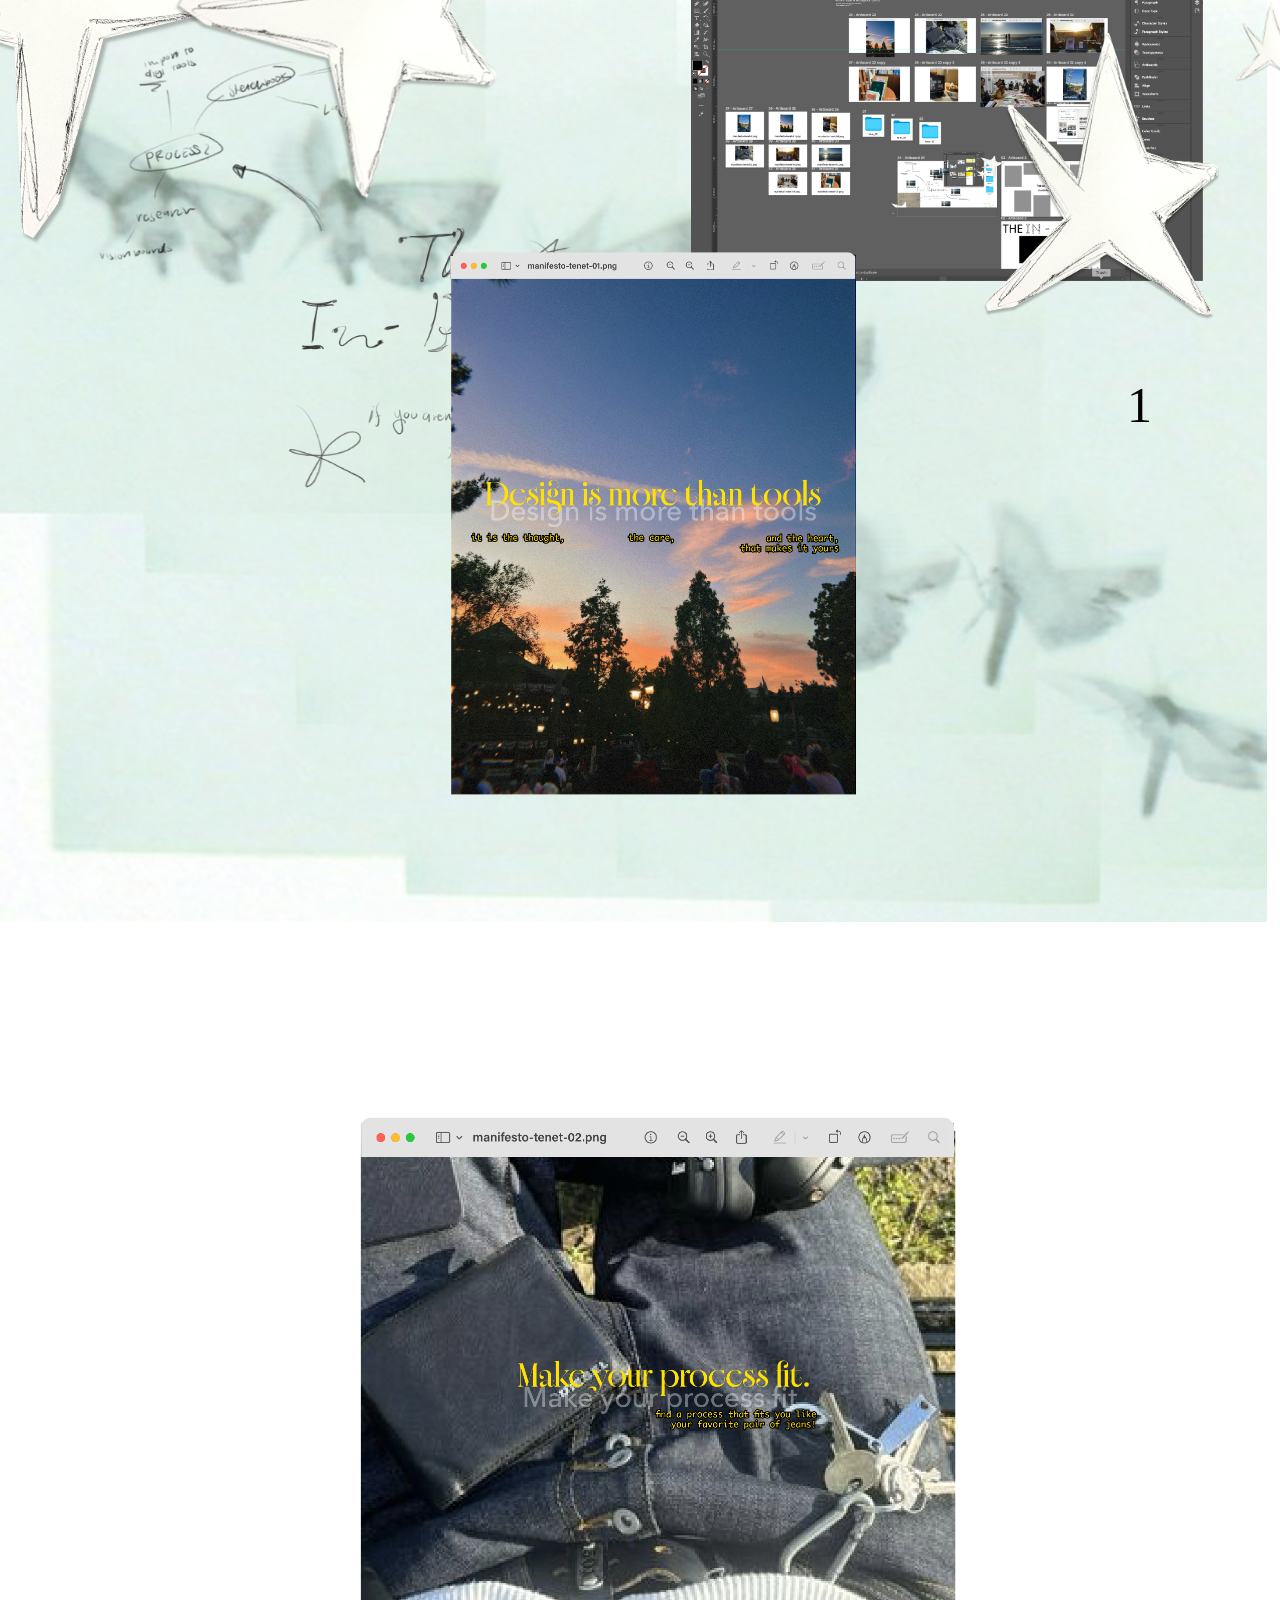
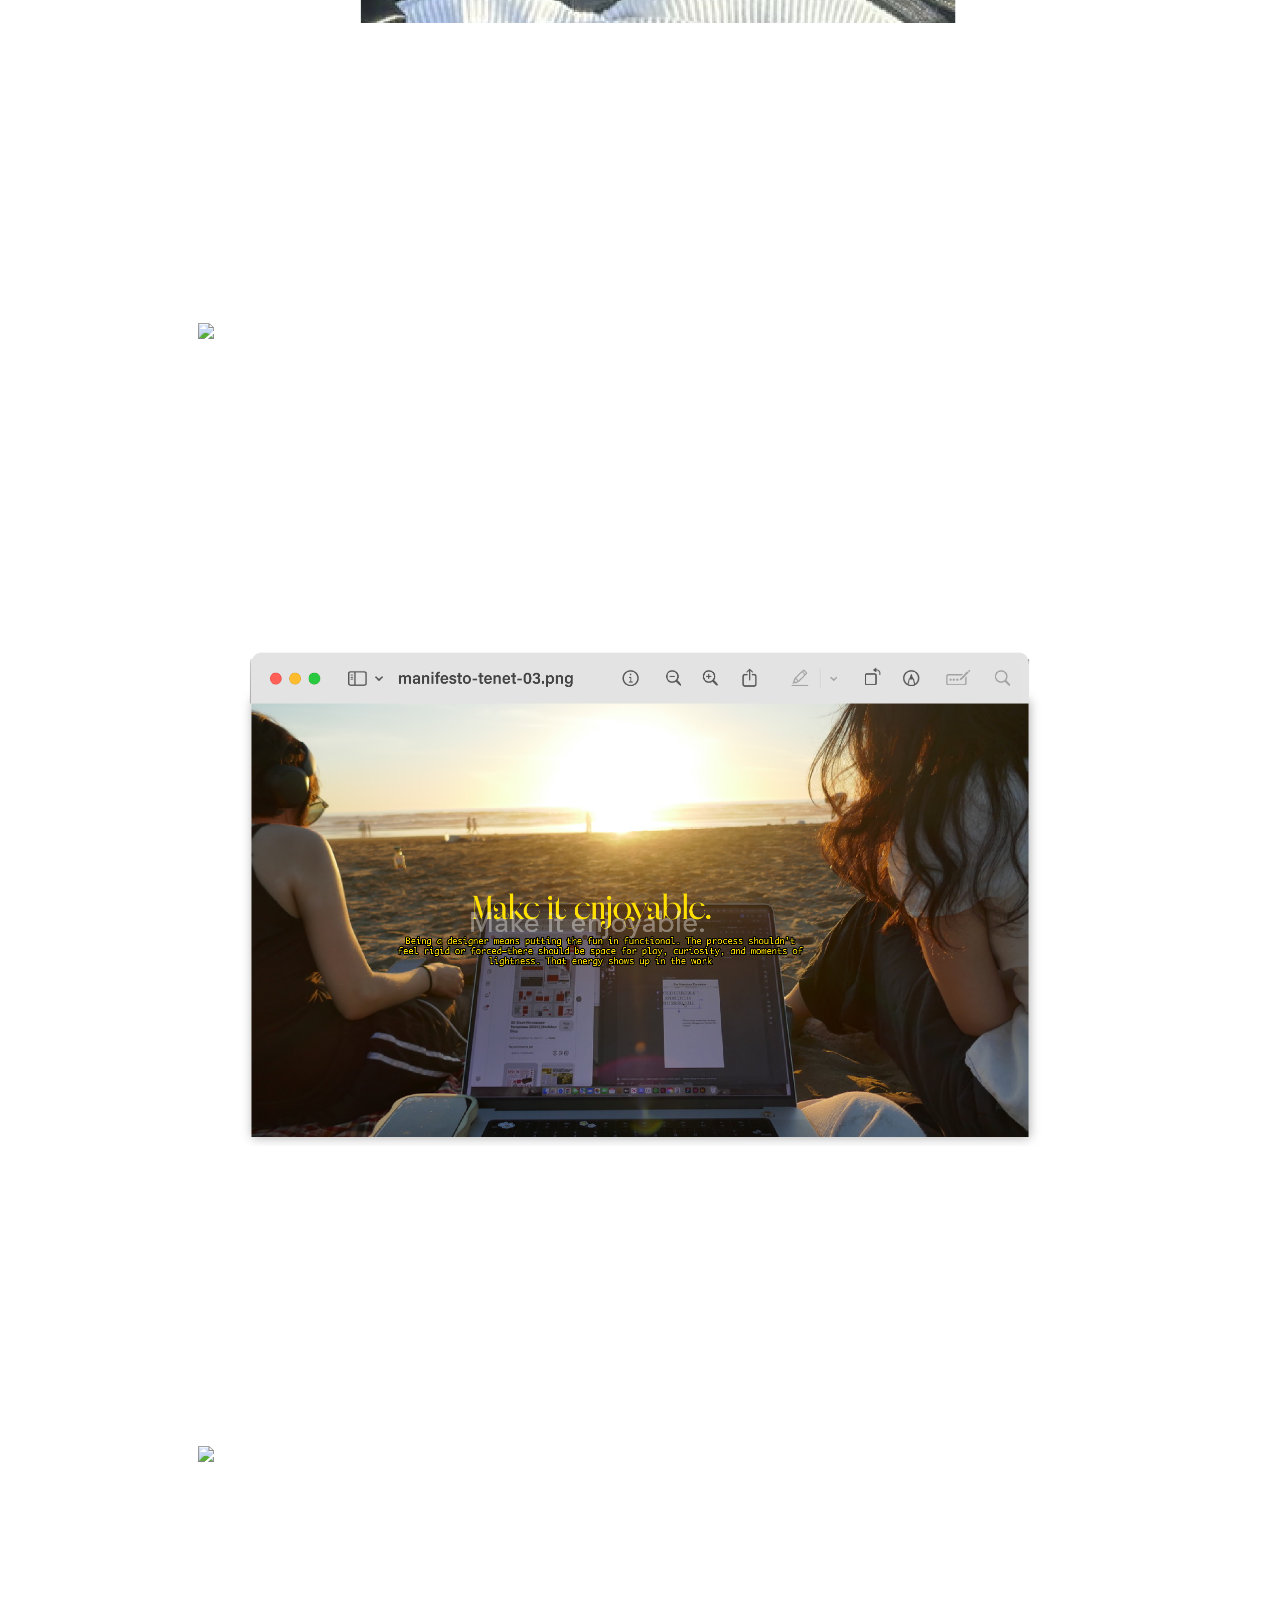
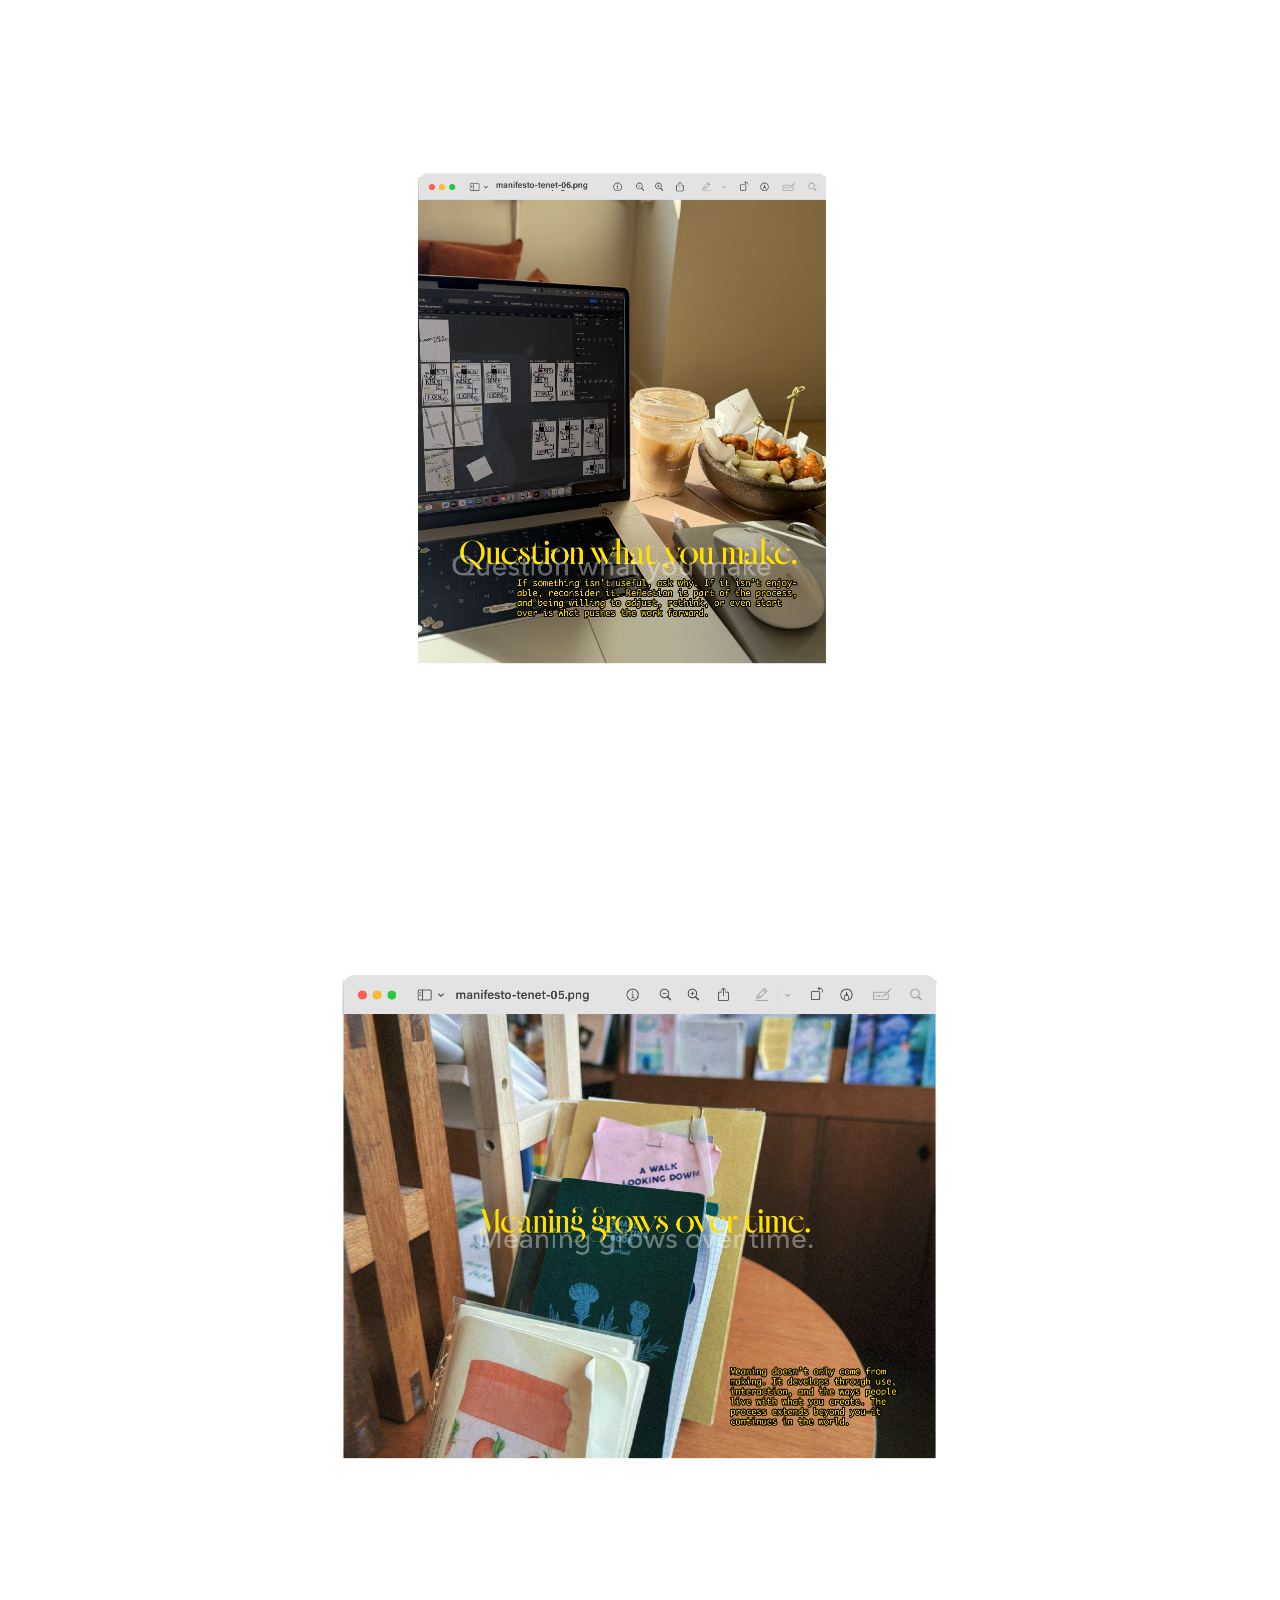
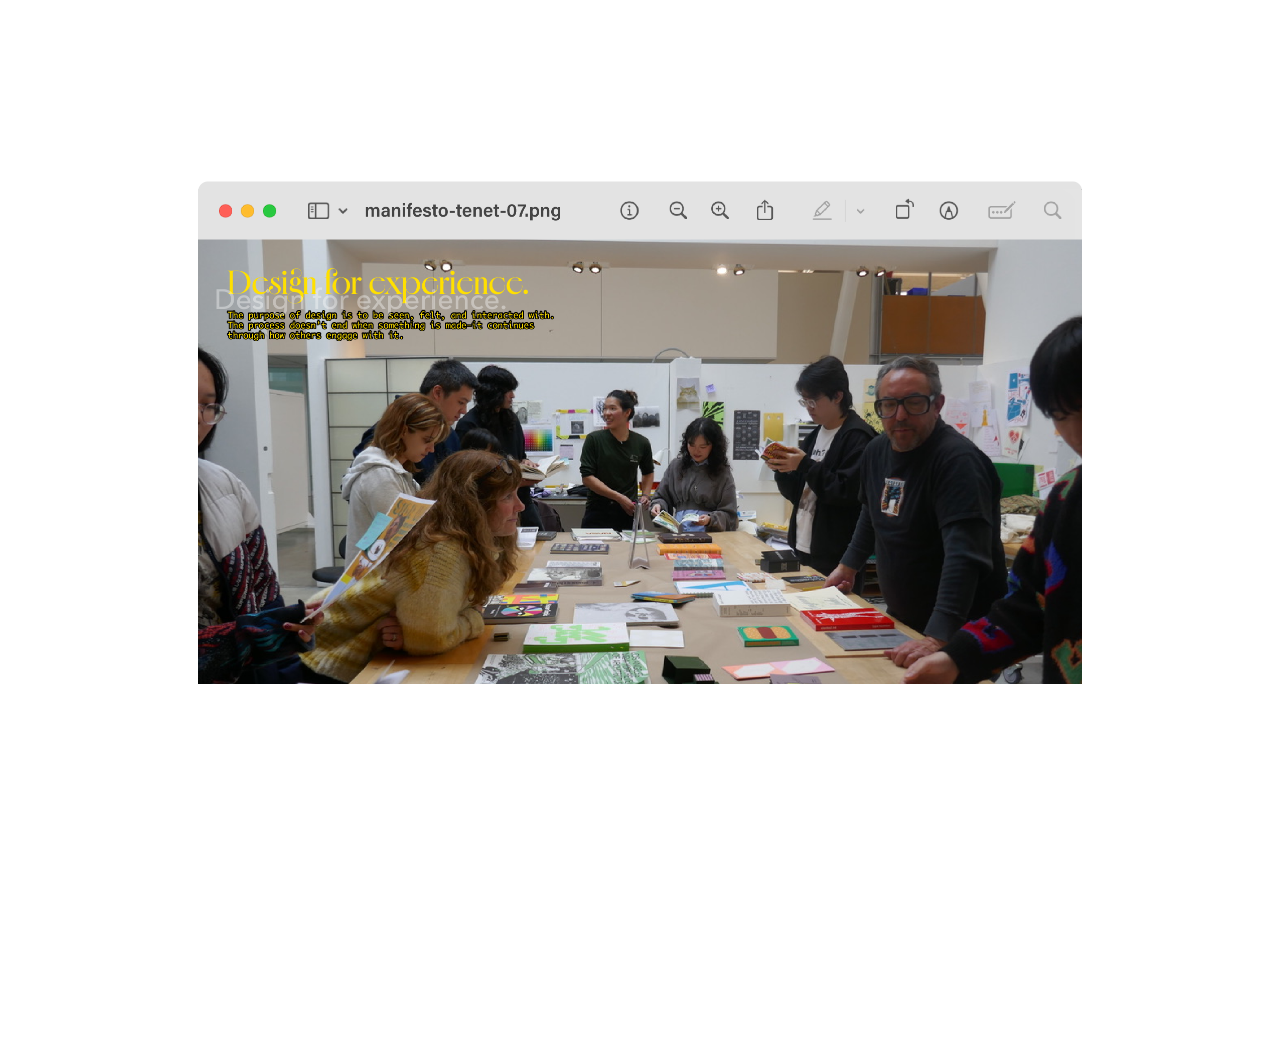
==== tenets.html @ b45f74f7 "Add files via upload" ====
<!DOCTYPE html>
<html lang="en">
<head>
    <meta charset="UTF-8">
    <meta name="viewport" content="width=device-width, initial-scale=1.0, maximum-scale=1.0, user-scalable=no">
    <title> the in between</title>
    <link rel="icon" type="image/png" href="assets/home/monogram_logo.png">
    <link rel="stylesheet" href="manifesto.css">
    
<!-- gochi -->
    <link rel="preconnect" href="https://fonts.googleapis.com">
    <link rel="preconnect" href="https://fonts.gstatic.com" crossorigin>
    <link href="https://fonts.googleapis.com/css2?family=Gochi+Hand&display=swap" rel="stylesheet">
</head>



<body>

  <a href="index.html"> <div class="tenet-bg">
    <img id="title" src="assets/title.png">
    <img id="fun" src="assets/illustrator.png">
    <img id="workspace" src="assets/sketch.png">
    <img class="annotation-1" src="assets/annotation-1.png">
    <img class="annotation-2" src="assets/annotation-2.png">
    <img id="workspace" src="assets/sketch.png"> 
    <img class="star-2" src="assets/star-2.png">
    <img class="star-3" src="assets/star-2.png">
    <img class="star-4" src="assets/star-2.png">
    <img class="star-5" src="assets/star-2.png">
    <img class="bg" src="assets/bg.jpeg">
  </div> </a>

    



<div id="counter">1</div>


<div class="tenet reveal" id="tenet-01">
  <img src="assets/manifesto-23.png">
</div>

<div class="tenet reveal" id="tenet-02">
  <img src="assets/manifesto-24.png">
</div>

<div class="tenet reveal" id="tenet-03">
  <img src="assets/manifesto-39.png">
</div>

<div class="tenet reveal" id="tenet-04">
  <img src="assets/manifesto-26.png">
</div>

<div class="tenet reveal" id="tenet-05">
  <img src="assets/manifesto-40.png">
</div>

<div class="tenet reveal" id="tenet-06">
  <img src="assets/manifesto-28.png">
</div>

<div class="tenet reveal" id="tenet-07">
  <img src="assets/manifesto-27.png">
</div>

<div class="tenet reveal" id="tenet-08">
  <img src="assets/manifesto-29.png">
</div>

<script src="manifesto.js"></script>

</body>
---- manifesto.css ----
body{ overflow-x:hidden;  }
body.locked {
  overflow: hidden; /* prevents background scroll */
}



.manifesto{
  position:absolute;
  top:45vw;
  left:30em;
  font-size: 1.3em;
}
.process{
  position:absolute;
  top:45vw;
  right:30em;
  font-size: 1.3em;
}


.bg{ position:fixed; top:-1vw; left:-1vw; width:100vw; z-index:-200;opacity:0.5; }



#fun{ position:fixed; top:-2vw; right:6vw; width:40vw; z-index:-3; pointer-events:auto; }
#workspace{ position: absolute;
    bottom: 0vw;
    left: 1vw;
    width: 25vw;
    z-index: -2; opacity:0.5;}
#process{ position:absolute; top:0vw; left:0vw; width:10.5vw; }

#title{ position:absolute; top:22vh; right:45vw; width:35vw; z-index:-3}


.intro-1 { position: absolute; width: 6vw; top: 2vw; right: 2vw; }
.intro-2{ position: absolute; width: 6vw; top: 12vw; right: 2vw; }
.intro-3{ position: absolute; width: 6vw; top: 22vw; right: 2vw; }


.btn-1 img{ position: absolute; width: 6vw; top: 2vw; right: 2vw;}
.btn-2 img{ position: absolute; width: 6vw; top: 12vw; right: 2vw;}
.btn-3 img{ position: absolute; width: 6vw; top: 22vw; right: 2vw;}


#illustrator {
  display: none;
  position: fixed;
  top: 10vh;
  left: 50%;
  transform: translateX(-50%);
  width: 60vw;
  z-index: 9999;
  cursor: url("assets/click.png"), auto;
}

#illustrator.active {
  display: block;
}


.info{
  display:none;
}
.info img{ position:relative; width:80vw; top:2vw; left:10vw; z-index:3000; pointer-events: none; }

.info.active {
  display:block;
}




.tenet-container { position: relative; }

.png-1{ position: absolute; width: 11vw; top: 2vh; right: 45vw; }
.png-2{ position: absolute; width: 11vw; top: 60vh; right: 55vw; }
.png-3{ position: absolute; width: 11vw; top: 65vh; left: 15vw; }
.png-4{ position: absolute; width: 11vw; top: 50vh; left: 10vw; }
.png-5{ position: absolute; width: 11vw; top: 55vh; left: 7vw; }
.png-6{ position: absolute; width: 11vw; top: 75vh; right: 40vw; }
.png-7{ position: absolute; width: 11vw; top: 85vh; left: 25vw; }
.png-8{ position: absolute; width: 11vw; top: 70vh; right: 45vw; }

.hidden {
  opacity: 0;
  pointer-events: none;
  transition: opacity 0.5s ease;
}


.tenet-bg{ position:fixed; width:100vw;height:auto;top:0 }
.tenet {
  width: 70%;
  margin: 300px auto;
  position:relative;
  left:0vw;
  top:-5vw;
}

.tenet img {
  width: 100%;
  display: block;
}

/* reveal */
.reveal {
  opacity: 0;
  transform: translateY(40px);
  filter: blur(6px);
  transition: all 0.8s ease;
}

.reveal.active {
  opacity: 1;
  transform: translateY(0);
  filter: blur(0);
}

/* counter */
#counter {
  position: fixed;
  right: 10vw;
  top: 45%;
  transform: translateY(-50%);
  font-size: 50px;
  z-index:10;
}






.annotation-1{ position: absolute; width: 40vw; top: 0vw; left: 0vw;  }
.annotation-2{ position: absolute; width: 40vw; bottom: 2vw; right: 15vw;}

.playlist {
  position: fixed;
  bottom: -7vh;
  right: 4vw;
  z-index: 9999;
}





.playlist,
.star-2,
.star-3,
.star-4,
.star-5,
.bg,
.annotation-1,
.annotation-2 {
  pointer-events: none;
}







.star{ position:fixed; right:5vw; top:2vw; width:45em; }
.star-2{ position:absolute; right:2vw; top:2vw; width:20em }
.star-3{ position:absolute; right:-2vw; top:0vw; width:7vw }
.star-4{ position:absolute; left:-20vw; bottom:-15vw; width:40vw; transform: rotate(-45deg); }
.star-5{ position:absolute; left:15vw; top:-15vw; width:30vw; transform: rotate(45deg); }
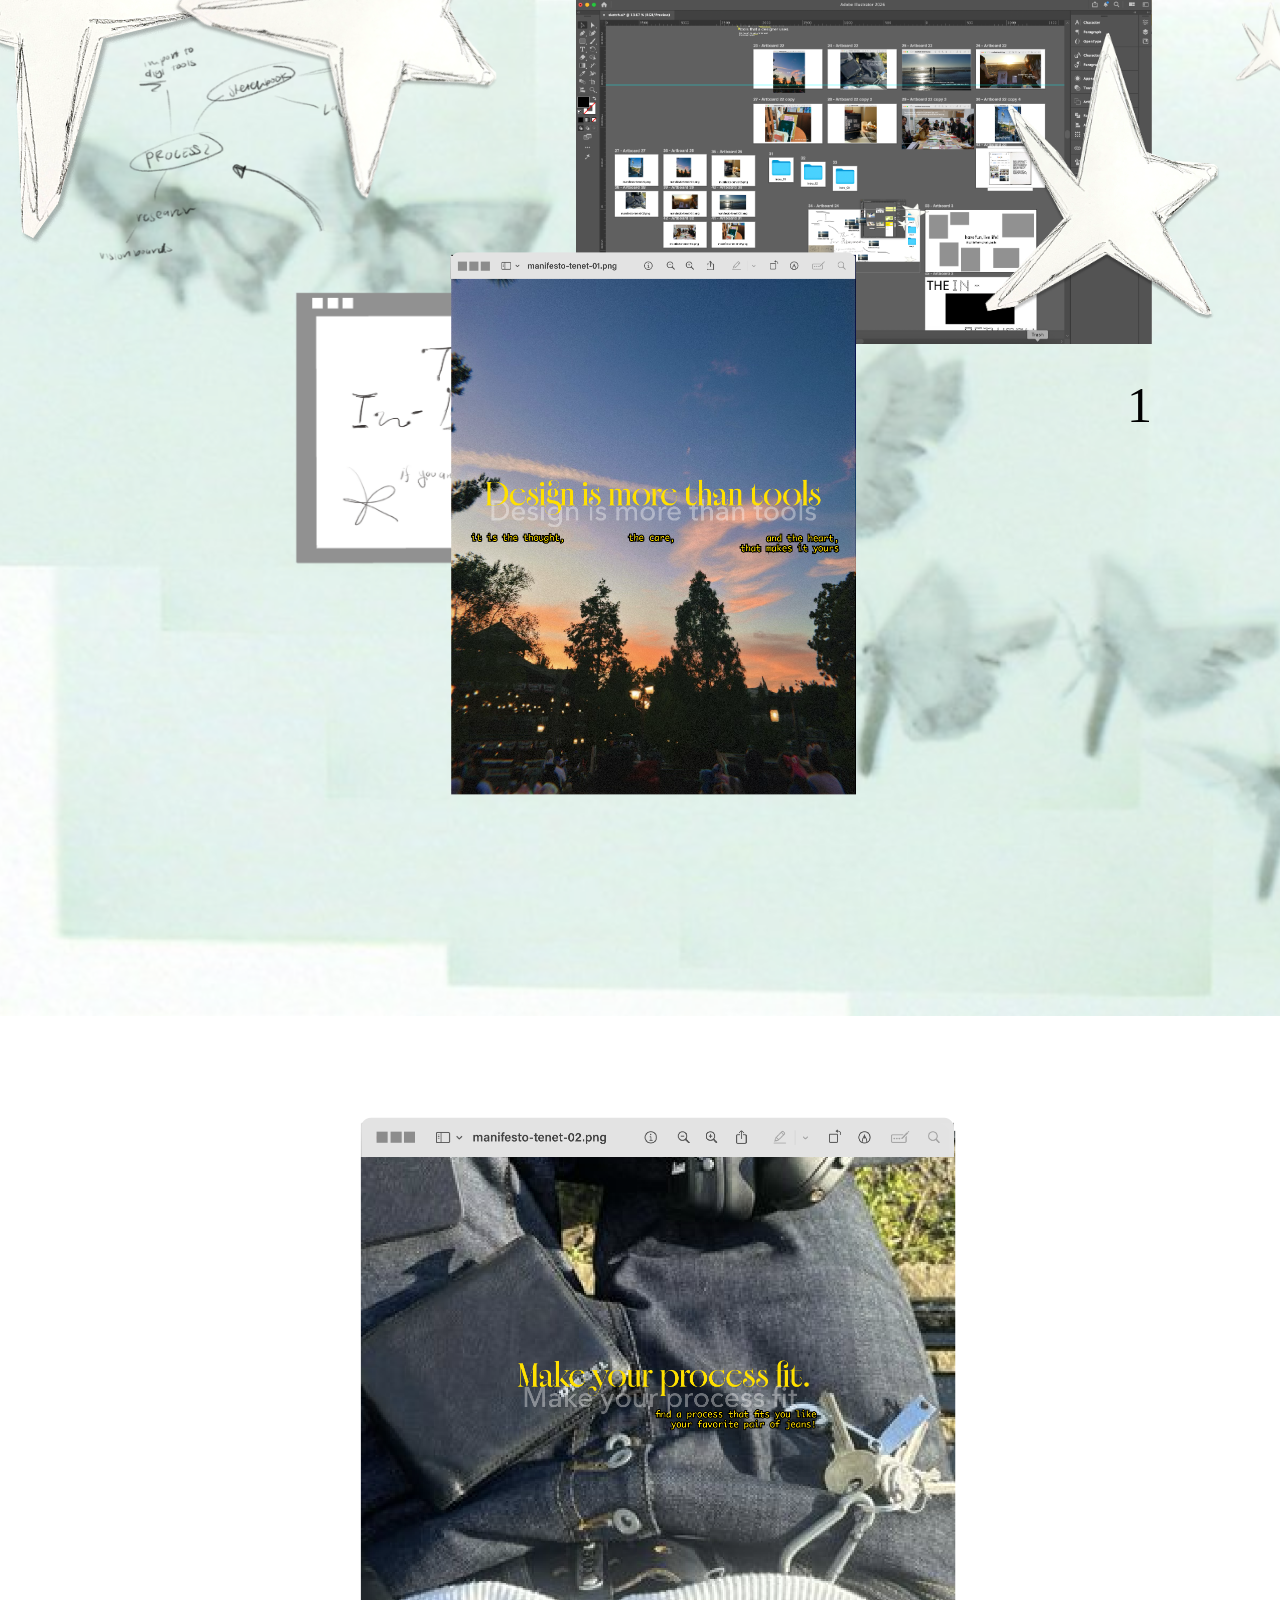
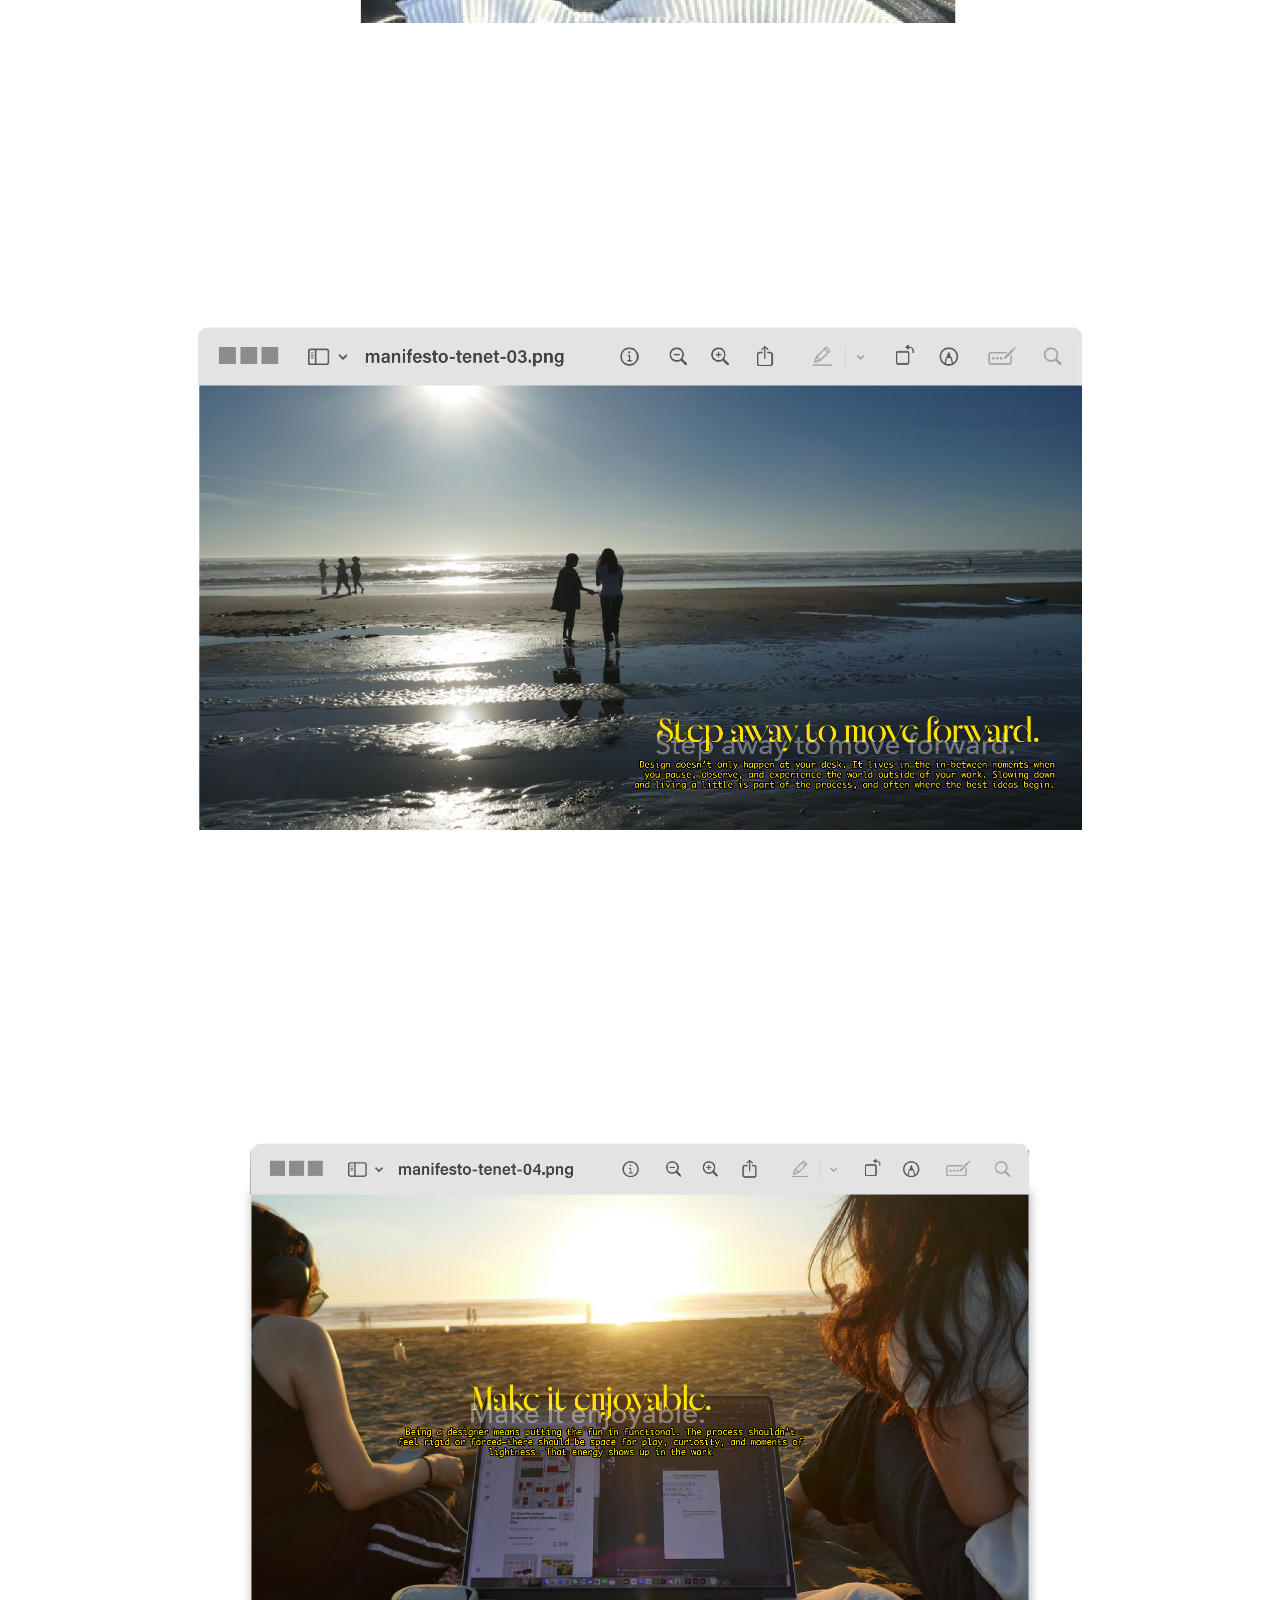
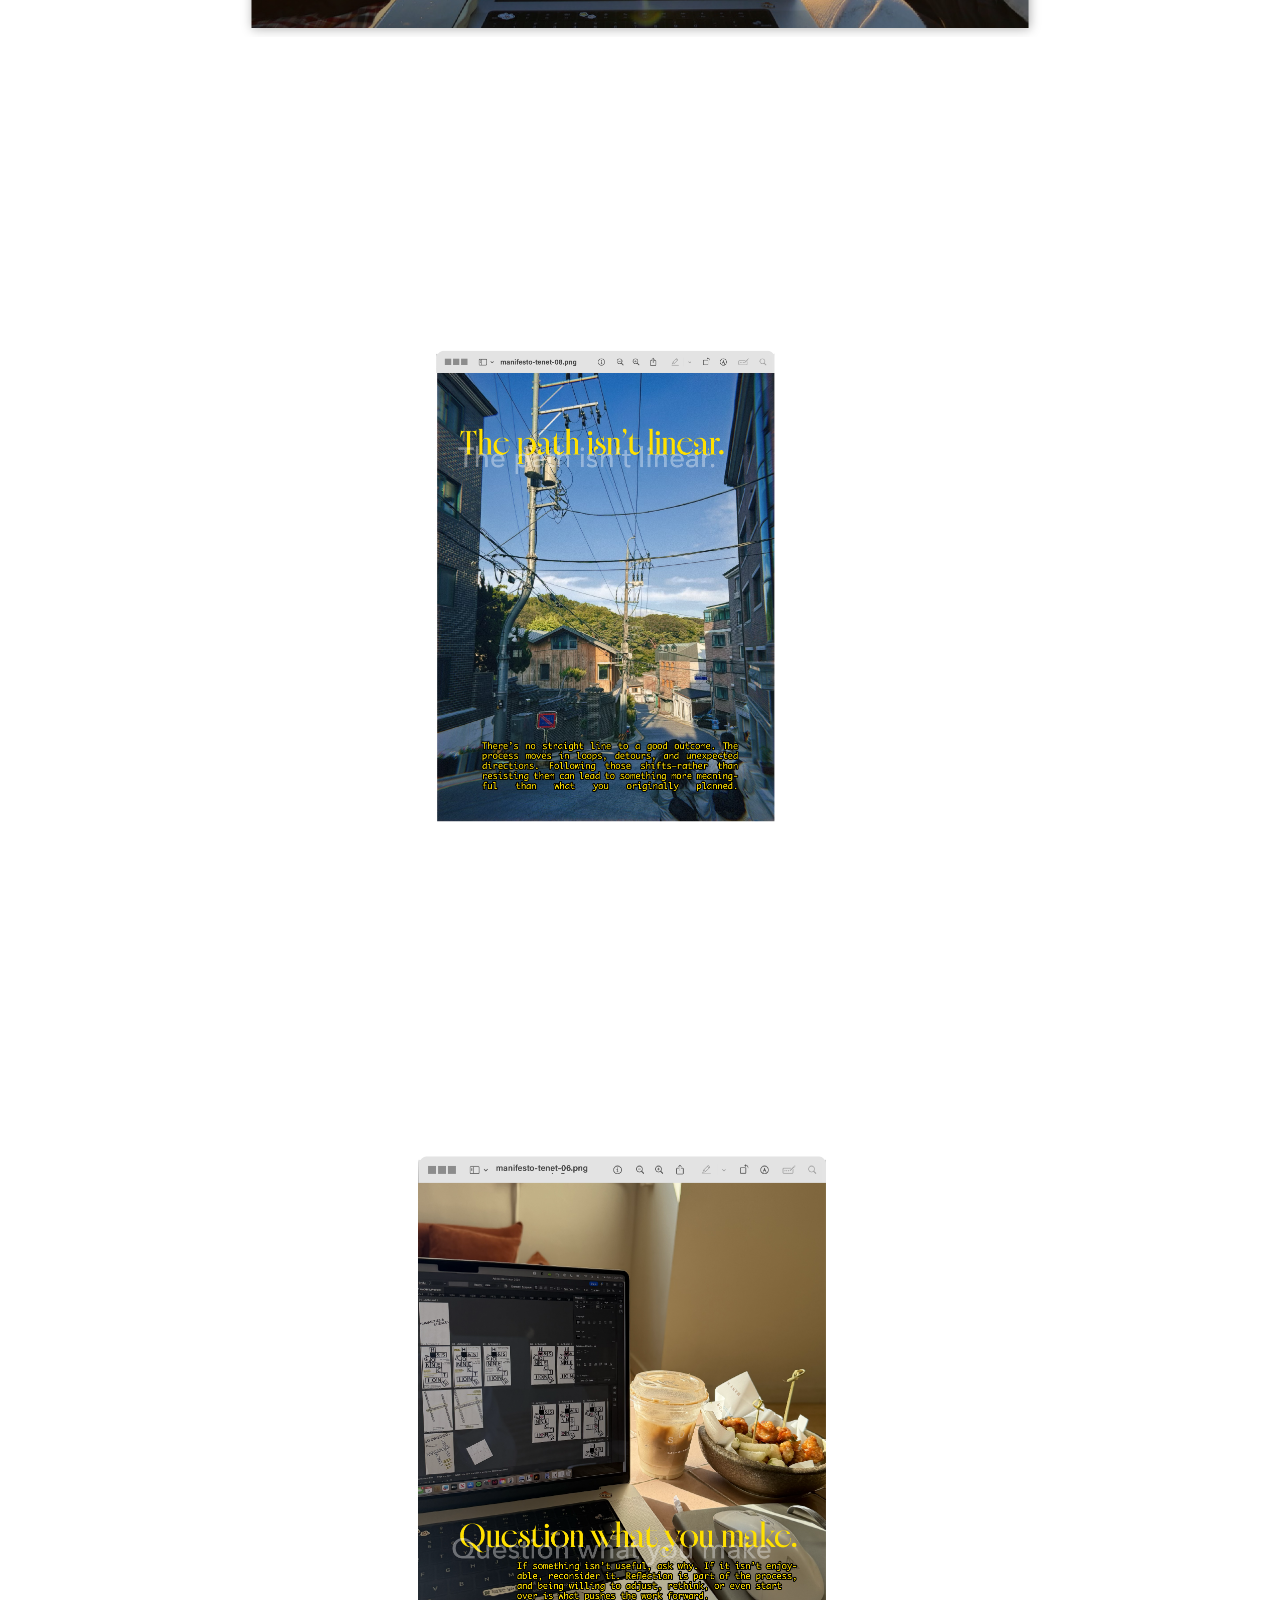
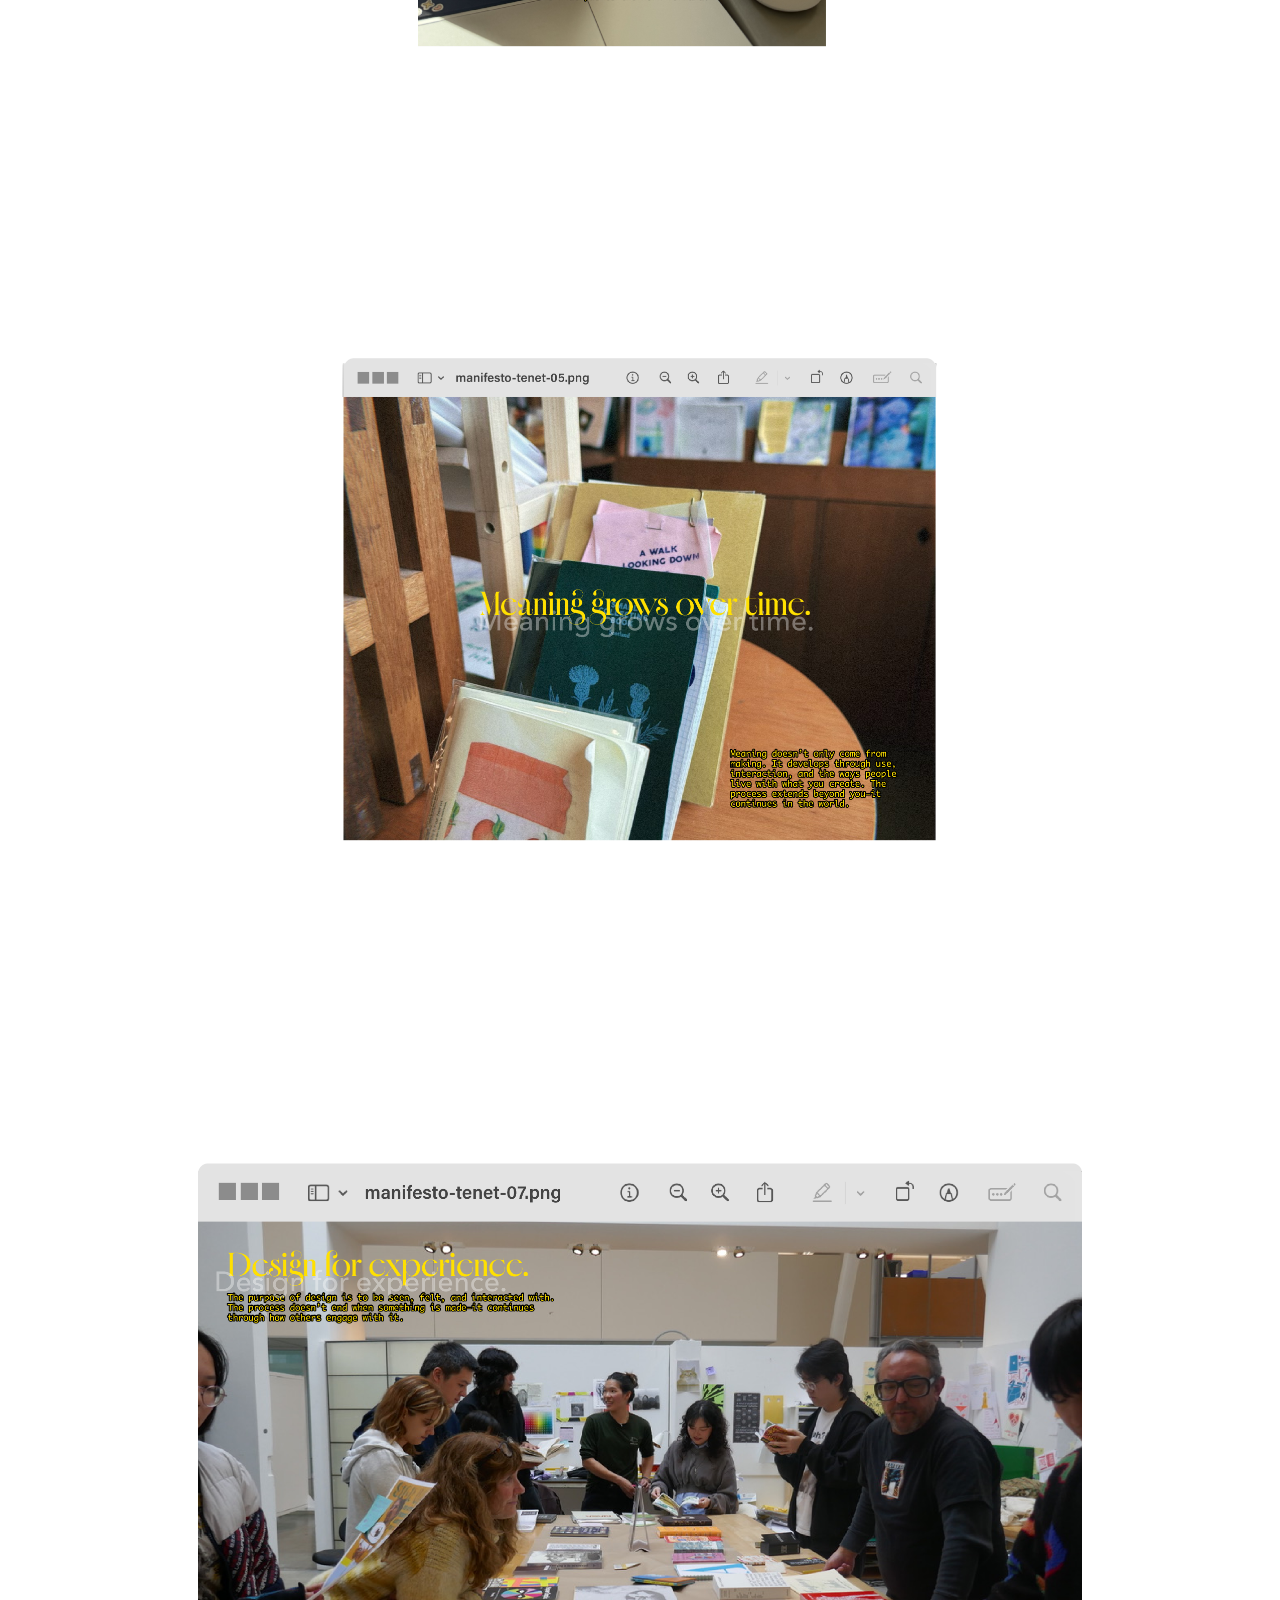
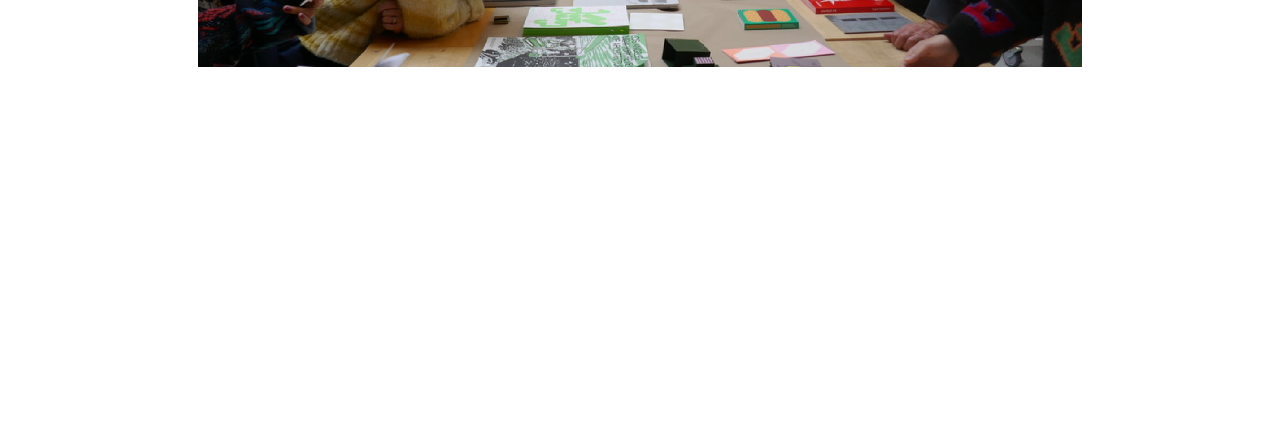
==== commit 8b84b06d: "Add files via upload" ====
--- a/tenets.html
+++ b/tenets.html
@@ -47,7 +47,7 @@
 </div>
 
 <div class="tenet reveal" id="tenet-03">
-  <img src="assets/manifesto-39.png">
+  <img src="assets/manifesto-25.png">
 </div>
 
 <div class="tenet reveal" id="tenet-04">
@@ -55,7 +55,7 @@
 </div>
 
 <div class="tenet reveal" id="tenet-05">
-  <img src="assets/manifesto-40.png">
+  <img src="assets/manifesto-30.png">
 </div>
 
 <div class="tenet reveal" id="tenet-06">
--- a/manifesto.css
+++ b/manifesto.css
@@ -19,19 +19,19 @@
 }
 
 
-.bg{ position:fixed; top:-1vw; left:-1vw; width:100vw; z-index:-200;opacity:0.5; }
+.bg{ position:fixed; top:-1vw; left:-1vw; width:110vw; z-index:-200;opacity:0.5; }
+.bottom-bar { position:fixed; bottom:2vw; left:35vw;width:35% }
 
 
-
-#fun{ position:fixed; top:-2vw; right:6vw; width:40vw; z-index:-3; pointer-events:auto; }
+#fun{ position:fixed; top:0vw; right:10vw; width:45vw; z-index:-3; pointer-events:auto; }
 #workspace{ position: absolute;
     bottom: 0vw;
     left: 1vw;
     width: 25vw;
-    z-index: -2; opacity:0.5;}
+    z-index: -4; opacity:0.5;}
 #process{ position:absolute; top:0vw; left:0vw; width:10.5vw; }
 
-#title{ position:absolute; top:22vh; right:45vw; width:35vw; z-index:-3}
+#title{ position:absolute; top:30vh; right:45vw; width:35vw; z-index:-2}
 
 
 .intro-1 { position: absolute; width: 6vw; top: 2vw; right: 2vw; }
@@ -43,21 +43,6 @@
 .btn-2 img{ position: absolute; width: 6vw; top: 12vw; right: 2vw;}
 .btn-3 img{ position: absolute; width: 6vw; top: 22vw; right: 2vw;}
 
-
-#illustrator {
-  display: none;
-  position: fixed;
-  top: 10vh;
-  left: 50%;
-  transform: translateX(-50%);
-  width: 60vw;
-  z-index: 9999;
-  cursor: url("assets/click.png"), auto;
-}
-
-#illustrator.active {
-  display: block;
-}
 
 
 .info{
@@ -74,8 +59,8 @@
 
 .tenet-container { position: relative; }
 
-.png-1{ position: absolute; width: 11vw; top: 2vh; right: 45vw; }
-.png-2{ position: absolute; width: 11vw; top: 60vh; right: 55vw; }
+.png-1{ position: absolute; width: 11vw; top: 2vh; right: 55vw; }
+.png-2{ position: absolute; width: 11vw; top: 8vh; left: 25vw; }
 .png-3{ position: absolute; width: 11vw; top: 65vh; left: 15vw; }
 .png-4{ position: absolute; width: 11vw; top: 50vh; left: 10vw; }
 .png-5{ position: absolute; width: 11vw; top: 55vh; left: 7vw; }
@@ -172,6 +157,27 @@
 
 
 
+@media (max-width: 70em) {
+.bg{ height:190vw; width:auto; z-index:-200;opacity:0.5; }
+
+.annotation-1{ width: 70vw; }
+.annotation-2{ width: 70vw; }
+#title{ top:35vh; left:15vw; width:60vw; }
+#fun{ top:-2vw; right:6vw; width:50vw; z-index:-3; pointer-events:auto; }
+#workspace{ width: 35vw; }
+.btn-1 img{ width: 15vw; top: 2vw;}
+.btn-2 img{ width: 15vw; top: 22vw;}
+.btn-3 img{ width: 15vw; top: 42vw;}
+.png-1,
+.png-2,
+.png-3,
+.png-4,
+.png-5,
+.png-6,
+.png-7,
+.png-8{ width: 20vw; }
+
+}
 
 
 
@@ -181,3 +187,5 @@
 
 
 
+
+
